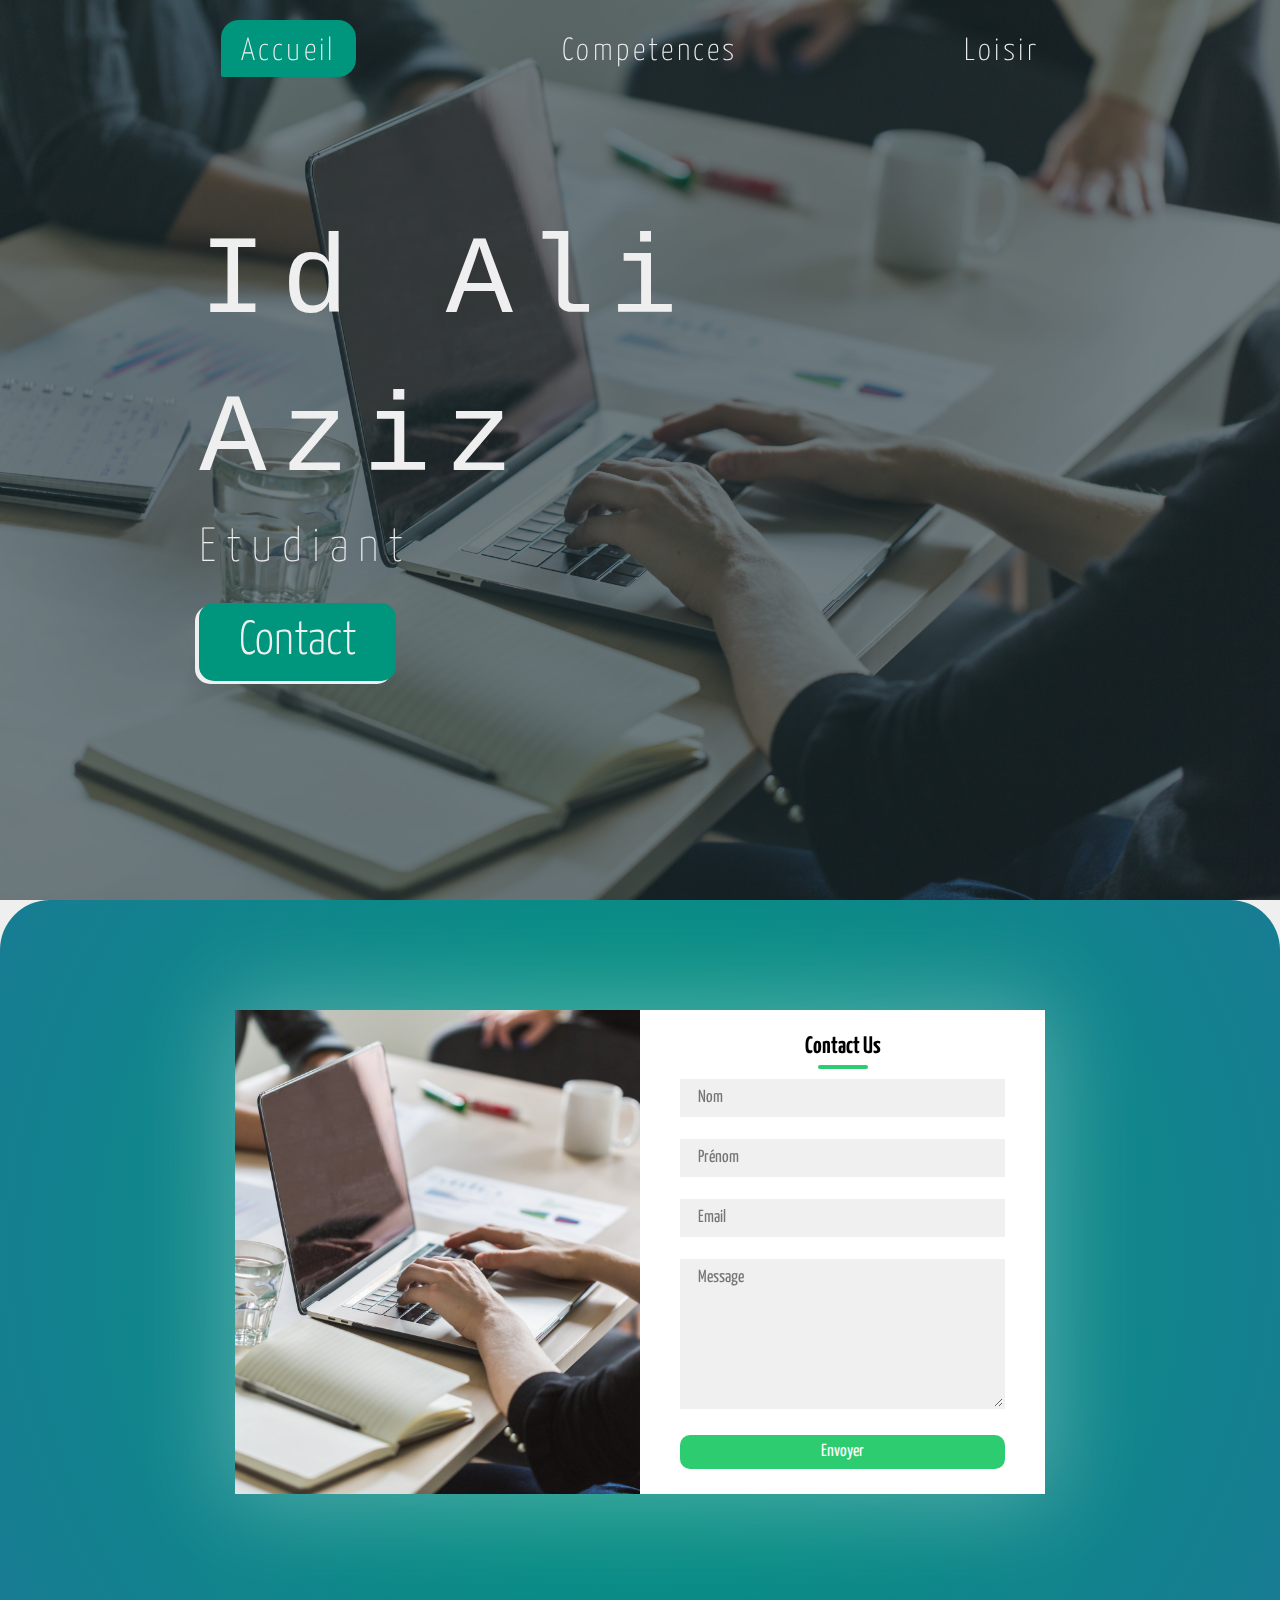
==== index.html @ a129d3af "Upload" ====
<!DOCTYPE html>
<html>
<head>
    <meta charset="UTF-8">
    <meta name="viewport" content="width=device-width, initial-scale=1.0">
    <title>Accueil</title>
    <link rel="icon" href="Images/bar.png"> 
    <link rel="stylesheet" href="styles.css">
</head>
<body>
    
    <!-- NavBar -->

    <header>
        <nav class="navBar">
            <a class="active" href="#">Accueil<span></span></a>
            <a href="competences.html"">Competences<span></span></a>
            <a href="#">Loisir<span></span></a>
        </nav>
    </header>

    <!-- respNavBar -->

    <div class="menu"> 
        <button class="btn-top">
            <img src="Images/menu.png" alt="navButton">
        </button>
        <div class="links">
            <ul> 
                <li>
                    <a href="index.html">Accueil</a>
                </li>
                <li>
                    <a href="competences.html">Competences</a>
                </li>
                <li>
                    <a href="#">Loisirs</a>
                </li>
            </ul>
        </div>
    </div>
    

    <!-- MAIN -->

    <section class="main">
      <div class="imgBack">
        <img src="Images/backgroun.jpg">
       
        <div class="content">

             <div class="nomPrenom">
                 <h1>Id Ali</h1>
                 <h1>Aziz</h1>
                 <h3>Etudiant</h3>
                 <button > <a href="#contactMe">Contact</a></button>
             </div>
            
             <div class="imgAziz">

             </div>
        </div>

      </div>
    </section>
    
    <!-- INFORMATION -->
<section class="information">
    <div class="container">
		<div id="contactMe" class="contact-box">
			<div class="left"></div>
			<div class="right">
				<h2>Contact Us</h2>
				<input type="text" class="field" placeholder="Nom">
				<input type="text" class="field" placeholder="Prénom">
				<input type="text" class="field" placeholder="Email">
				<textarea placeholder="Message" class="field"></textarea>
				<button class="btn">Envoyer</button>
			</div>
		</div>
	</div>
</section>

<script src="script.js"></script>
</body>
</html>
---- styles.css ----
@font-face {
    font-family: Yanone;
    src: url(Font/YanoneKaffeesatz-VariableFont_wght.ttf);
}
@import url('https://fonts.googleapis.com/css2?family=Roboto+Mono:wght@100;300&display=swap');

*{
    font-family: Yanone;
    margin: 0;
    top : 0;
    left: 0;
    box-sizing: border-box;
    text-decoration: none;
    scroll-behavior: smooth;
}

body {
    background: #efefef;
}

.menu {
    display: none;
}

/* NAVBAR */

header {
    margin: 15px 0px;
    position: fixed;
    display: flex;
    width: 100%;
    justify-content: space-around;
    justify-items: center;
    height: auto;
    z-index: 100;
}

.navBar {
    position: relative;
    display: flex;
    justify-content: center;
    align-items: center;
}

.navBar a {
    position: relative;
    padding: 10px 20px;
    padding-top: 15px;
    margin: 5px 20%;
    font-size: 2rem;
    font-weight: 250;
    letter-spacing: 3.4px;
    color:  #efefef;
    transition: .2s;
}

.navBar a span {
    opacity: 0;
    position: absolute;
    height: 100%;
    width: 100%;
    border-radius: 18px 18px 18px 2px;
    background: #00967d;
    transition: .3s;
    transform: translateY(-30px)  scale(0%);
    z-index: -1;
}

.navBar a:hover span,
.navBar a.active span{
    transform: translateY(0) scale(100%);
    opacity: 1;
}

.navBar a:hover,
.navBar a.active {
    color: #efefef;
}

/* MAIN */

.main {
    position: fixed;
    background: yellow;
    width: 100%;
    height: 90vh;
}

.imgBack {
    width: 100%;
    height: 100vh;
    background: blue;
}

.imgBack img {
    object-fit: cover;
    object-position: center;
    width: 100%;
    height: 100vh;
    z-index: -1;
}

.imgBack::before {
    content: '';
    position: absolute;
    background: #152a2f;
    width: 100%;
    height: 100vh;
    top: 0;
    left: 0;
    opacity: .6;
}

.content {
    position:absolute;
    display: grid;
    grid-template-columns: 70% 30%;
    width: 100%;
    height: 100vh;
    margin: 0px 20px;
}

.nomPrenom {
    margin-left: 20%;
    width: auto;
    height: auto;
    display: flex;
    flex-direction: column;
    justify-content: center;
    align-items: start;
    text-align: left;
    gap: 30px;
    color: #efefef;
}

.nomPrenom h1 {
    font-family: 'Roboto Mono', monospace;
    letter-spacing: 15px;
    font-weight: 200;
    font-size: 10rem;
    line-height: 8rem;
}

.nomPrenom h3 {
    margin-top: -10px;
    font-size: 3rem;
    letter-spacing: 10px;
    font-weight: 100;
}

.nomPrenom button {
    border: none;
    padding: 15px 0%;
    border-radius: 15px;
    box-shadow: -4px 3px 0px #efefef;
    background:#00967d;
    width: auto;
    align-items: center;
    transition: .3s;
    height: auto;
}

.nomPrenom button a {
    padding: 40px;  
    font-size: 3rem;
    font-weight: 300;
    color: #efefef;
}

.nomPrenom button:hover {
    transform: scale(120%);
    box-shadow: 0px 0px 0px #efefef;
    border-radius: 28px;
}

/* information */

.information {
    border-radius: 50px 50px 0 0; 
    margin-top: 100vh;
    position: relative;
    width: 100%;
    background: radial-gradient(circle, rgba(0,150,125,1) 10%, rgba(24,124,147,1) 100%);

}


.container{
	position: relative;
	width: 100%;
	height: 100%;
    margin-top: 20vh;
	display: flex;
	justify-content: center;
	align-items: center;
	padding: 20px 100px;
}

.contact-box{
	max-width: 75%;
    margin: 176px 0px;
	display: grid;
	grid-template-columns: repeat(2, 1fr);
	justify-content: center;
	align-items: center;
	text-align: center;
	background-color: #fff;
	box-shadow: 0px 0px 90px 10px rgba(253, 253, 253, 0.3);
}

.left{
	background: url("Images/backgroun.jpg") no-repeat center;
	background-size: cover;
	height: 100%;
}

.right{
	padding: 25px 40px;
}

h2{
	position: relative;
	padding: 0 0 10px;
	margin-bottom: 10px;
}

h2:after{
	content: '';
    position: absolute;
    left: 50%;
    bottom: 0;
    transform: translateX(-50%);
    height: 4px;
    width: 50px;
    border-radius: 2px;
    background-color: #2ecc71;
}

.field{
	width: 100%;
	border: 2px solid rgba(0, 0, 0, 0);
	outline: none;
	background-color: rgba(230, 230, 230, 0.6);
	padding: 0.5rem 1rem;
	font-size: 1.1rem;
	margin-bottom: 22px;
	transition: .3s;
}

.field:hover{
	background-color: rgba(0, 0, 0, 0.1);
}

textarea{
	min-height: 150px;
}

.btn{
	width: 100%;
	padding: 0.5rem 1rem;
	background-color: #2ecc71;
	color: #fff;
	font-size: 1.1rem;
	border: none;
    border-radius: 10px;
	outline: none;
	cursor: pointer;
	transition: .3s;
}

.btn:hover{
    background-color: #27ae60;
}

.field:focus{
    border: 2px solid rgba(30,85,250,0.47);
    background-color: #fff;
}

/* RESPONSIVE */

@media screen and (max-width: 1544px ) {
    
    .nomPrenom h1 {
        font-size: 7rem;
    }

    .contact-box {
        margin: 90px 0px;
    }
}

@media screen and (max-width: 1148px ) {
    
    .nomPrenom {
        gap: 40px
    }

    .nomPrenom h1 {
        line-height: 4rem;
        font-size: 6rem;
    }

    .contact-box {
        max-width: 80%;
    }
}


@media screen and (max-width: 1016px ) {
    
    .nomPrenom {
        gap: 40px
    }

    .nomPrenom h1 {
        line-height: 4rem;
        font-size: 4rem;
    }
}

@media screen and (max-width: 840px) {
    
    header {
        display: none;
    }

    .contact-box{
        max-width: 90%;
        border-radius: 2rem;
        margin: 96px 0px;
        display: grid;
        grid-template-columns: repeat(1, 1fr);

    }

    .menu {
        display:block;
        top: 10px;
        position: fixed;
        max-width: 300px;
        border-radius: 5px;
        margin: 1rem;
        overflow: hidden;
        background: #00967d;
        z-index: 100;
    }
    
    .btn-top {
        padding: 10px;
        width: 100%;
        border: none;
        outline: none;
        font-size: 20px;
        display: flex;
        align-items: center; 
        cursor: pointer;
        border-radius: 5px;
        background: #00967d;
    }
    
    .btn-top img {
        width: 45px;
    }
    
    .links ul  {
        padding-left: 10px;
    }

    .links {
        padding: 0 20px;
        transition: height 0.4s ease-in-out;
        transition: .5s;
        margin-left: -150px;
        height: 0;
    }
    
    .links li {
        list-style-type: none;
        padding: 15px 0;
    }
    
    .links li:last-child {
        padding-bottom: 30px;
    }
    
    .links li a {
        color: #efefef;
        font-size: 1.5rem;
        font-weight: 500;
    }


    .content {
        display: flex;
        grid-template-columns: 100% 0%;
        width: 100%;
        height: 100vh;
        justify-content: space-around;
    }

    .nomPrenom {
        margin: 0px;
    }

    .nomPrenom h1 {
        display: flex;
        font-size: 11rem;
        line-height: 12rem;
    }

    .imgAziz {
        display: none;
        position: absolute;
    }

}

@media screen and (max-width: 670px) {

    .nomPrenom h1 {
        font-size: 7rem;
        line-height: 8rem;
    }
}

@media screen and (max-width: 458px) {

    .nomPrenom h1 {
        font-size: 5rem;
        line-height: 8rem;
    }

    .contact-box {
        background: transparent;
        max-width: 100%;
        box-shadow: 0px 0px 0px 0px transparent;
    }

    .contact-box h2 {
        font-size: 50px;
        color: #efefef;
    }

    .container {
        padding: 0px 0px;
    }

}

@media screen and (max-width: 352px) {

    .content {
        margin: 0px 20px;
    }

    .nomPrenom h1 {
        font-size: 4rem;
        line-height: 5rem;
        font-weight: 800;
    }

    .nomPrenom h3 {
        font-size:  2rem;
    }

    .content button {
        padding: 10px 5px;
    }

    .content button a {
        font-size: 2.5rem;
    }

}

@media screen and (max-width: 300px) {

    .nomPrenom h1 {
        font-size: 3rem;
        line-height: 2rem;
        font-weight: 800;
    }

    .nomPrenom {
        gap : 70px;
    }

}
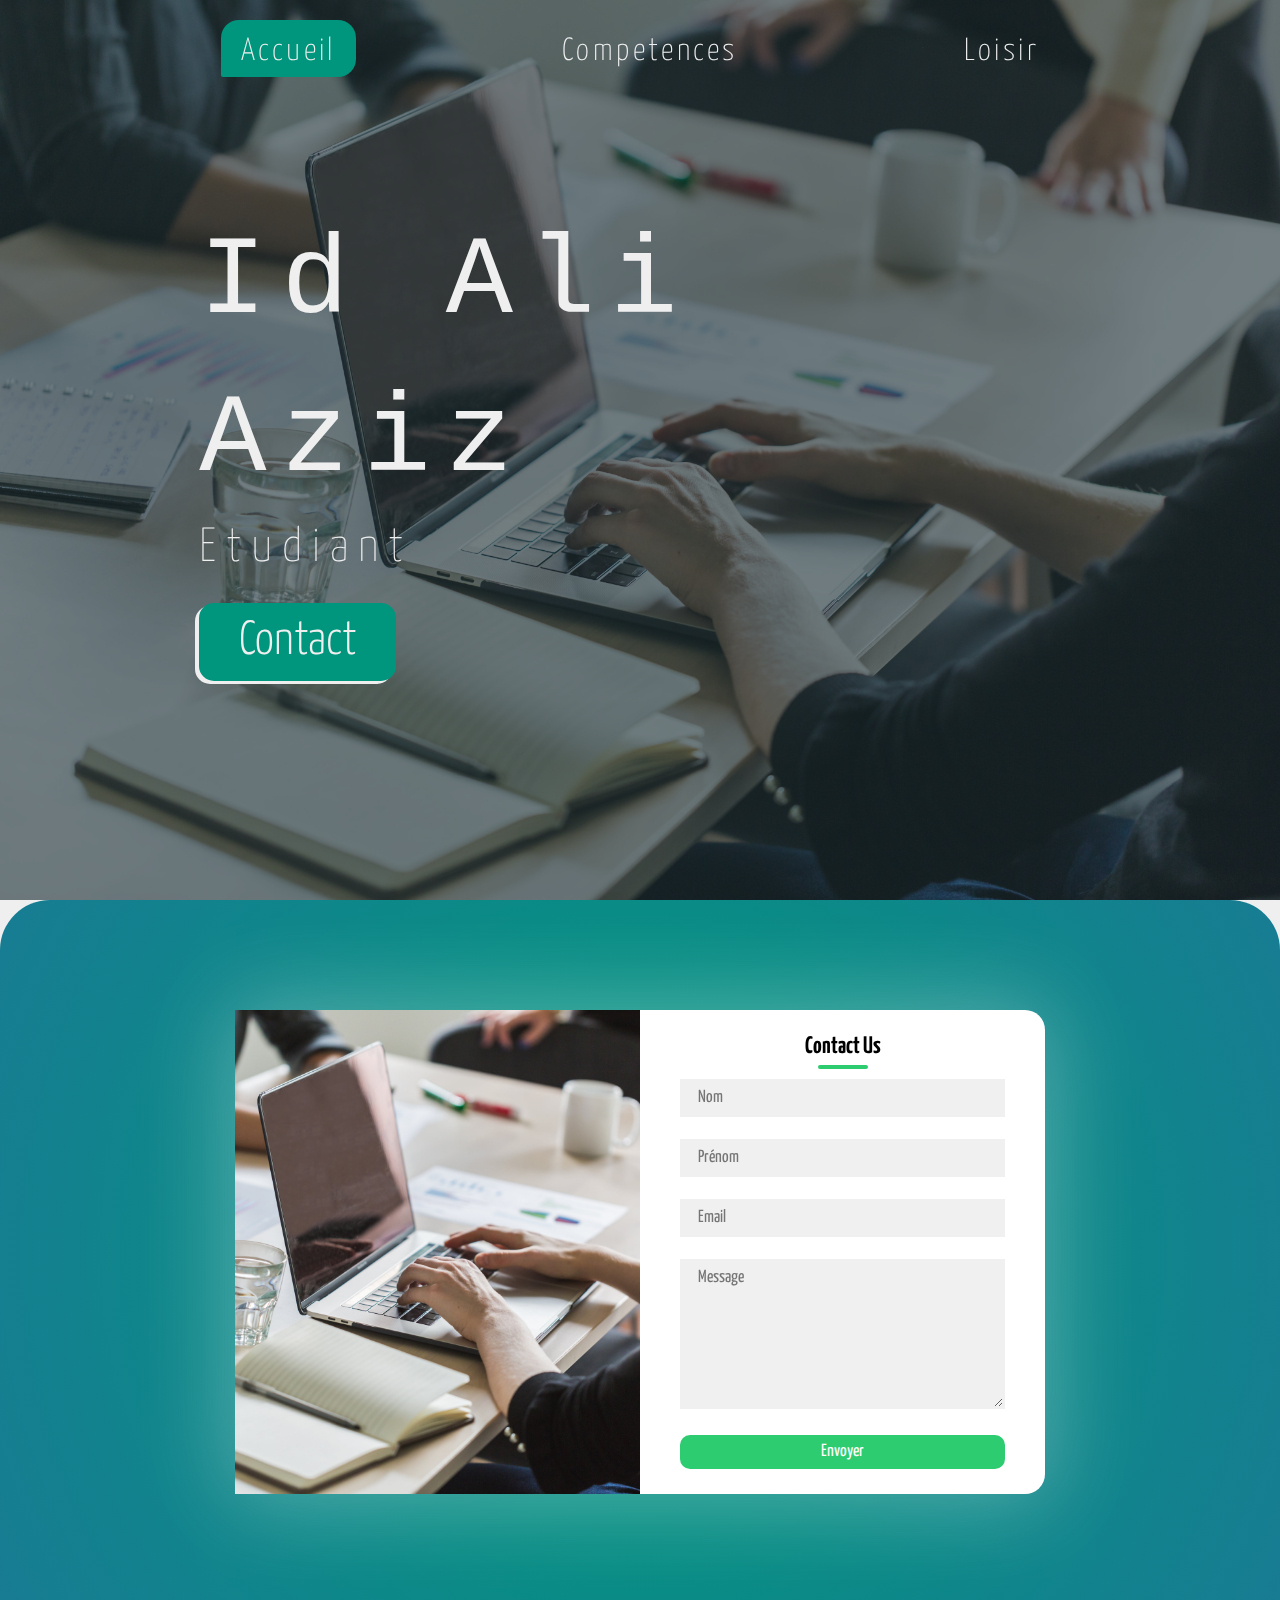
==== commit 783010d5: "loisir" ====
--- a/index.html
+++ b/index.html
@@ -15,7 +15,7 @@
         <nav class="navBar">
             <a class="active" href="#">Accueil<span></span></a>
             <a href="competences.html"">Competences<span></span></a>
-            <a href="#">Loisir<span></span></a>
+            <a href="loisir.html">Loisir<span></span></a>
         </nav>
     </header>
 
@@ -34,7 +34,7 @@
                     <a href="competences.html">Competences</a>
                 </li>
                 <li>
-                    <a href="#">Loisirs</a>
+                    <a href="loisir.html">Loisirs</a>
                 </li>
             </ul>
         </div>
--- a/styles.css
+++ b/styles.css
@@ -89,7 +89,6 @@
 .imgBack {
     width: 100%;
     height: 100vh;
-    background: blue;
 }
 
 .imgBack img {
@@ -199,6 +198,7 @@
 .contact-box{
 	max-width: 75%;
     margin: 176px 0px;
+    border-radius: 20px;
 	display: grid;
 	grid-template-columns: repeat(2, 1fr);
 	justify-content: center;
@@ -306,7 +306,6 @@
     }
 }
 
-
 @media screen and (max-width: 1016px ) {
     
     .nomPrenom {
@@ -318,6 +317,9 @@
         font-size: 4rem;
     }
 }
+
+
+
 
 @media screen and (max-width: 840px) {
     
